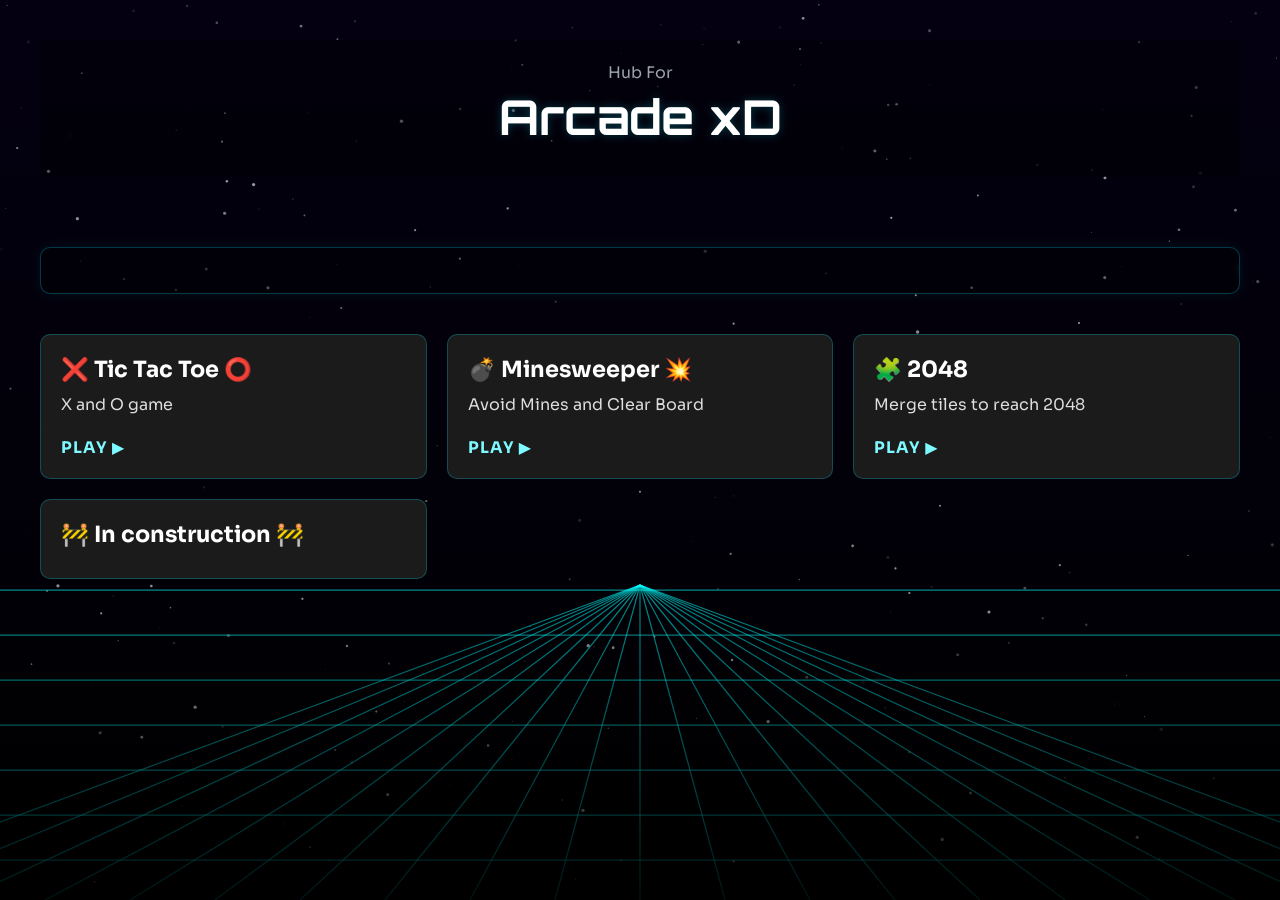
==== index.html @ 7219a10b "Added bg.js for 2048 and few optimisation" ====
<!DOCTYPE html>
<html lang="en">
<head>
    <meta charset="UTF-8">
    <meta name="viewport" content="width=device-width, initial-scale=1.0">
    <title>ArcadexD</title>
    
    <link rel="stylesheet" href="css/hub.css" />
        <link rel="preconnect" href="https://fonts.googleapis.com">
        <link rel="preconnect" href="https://fonts.gstatic.com" crossorigin>
        <link href="https://fonts.googleapis.com/css2?family=Orbitron:wght@700&family=Sora:wght@400;600&display=swap" rel="stylesheet">
</head>

<body>
<canvas id="bg"></canvas>
    
    <header>
        <p> Hub For</p>
        <h1> Arcade xD </h1>
    </header>

    <div class ="marquee">
        <div class="marquee-track">
        <span>
            👾 🎮 🕹️ 🎯 🎲 🎰 🎳 🧩 🎪 🎨 🎭 🎧 🎤 🎹 🎸 🥁 🎷 🎺 🎻 ⚡ 🔥 💥 ✨ 🌟 ⭐ 💫 🌈 💠 🔷 🔶 🔺 🔻🧠 🧪 ⚙️ 🔧 🛠️ 🖥️ 💻 📟 📱🚀🛸 🌌 🌠 🌙 ☄️🟥 🟦 🟪 🟩 🟨 ⬛ ⬜🌀 🌊 🌪️🧊 ❄️💡 🔌🎯 🎱
        </span>

        <span aria-hidden="true">
            👾 🎮 🕹️ 🎯 🎲 🎰 🎳 🧩 🎪 🎨 🎭 🎧 🎤 🎹 🎸 🥁 🎷 🎺 🎻 ⚡ 🔥 💥 ✨ 🌟 ⭐ 💫 🌈 💠 🔷 🔶 🔺 🔻🧠 🧪 ⚙️ 🔧 🛠️ 🖥️ 💻 📟 📱🚀🛸 🌌 🌠 🌙 ☄️🟥 🟦 🟪 🟩 🟨 ⬛ ⬜🌀 🌊 🌪️🧊 ❄️💡 🔌🎯 🎱
        </span>

        </div>

    </div>

    <main class="game-grid">

        <a href="games/tic-tac-toe/index.html" class = "game-card">
            <h2> ❌ Tic Tac Toe ⭕ </h2>
            <p> X and O game</p>
            <div class="play-tag">PLAY ▶</div>
        </a>

        <a href="games/minesweeper/index.html" class = "game-card">
            <h2> 💣 Minesweeper 💥 </h2>
            <p> Avoid Mines and Clear Board</p>
            <div class="play-tag">PLAY ▶</div>
        </a>

        <a href="games/2048/index.html" class = "game-card">
            <h2> 🧩 2048 </h2>
            <p>Merge tiles to reach 2048</p>
            <div class="play-tag">PLAY ▶</div>
        </a>

        <a href="games/" class = "game-card">
            <h2> 🚧 In construction 🚧 </h2>
        </a>
        

    </main>

<script src="js/hub-bg.js"></script>
</body>
</html>
---- css/hub.css ----
* {
    margin: 0;
    padding: 0;
    box-sizing:border-box;
}

#bg {
    position: fixed;
    top: 0;
    left: 0;
    width: 100%;
    height: 100%;
    z-index: -1;
}

body {
    background: transparent;
    font-family: Sora, system-ui, sans-serif;
    padding: 40px;
}

header {
    text-align: center;
    margin-bottom: 70px;
    background: rgba(0, 0, 0, 0.35);
    padding: 20px 40px;
}

header h1 {
    font-family: "Orbitron", sans-serif;
    font-size: 3rem;
    margin-bottom: 10px;
    color: #ffffff;
    text-shadow:
        0 0 8px rgba(0, 229, 255, 0.25);
}

header p {
    color: #9ca3af;
    max-width: 600px;
    margin: 0 auto;
    line-height: 1.6;
}

.game-grid {
    display: grid;
    grid-template-columns: repeat(3, 1fr);
    gap: 20px;
    margin-top: 20px;
}

.game-card:hover {
    transform: translateY(-4px);
    border-color: rgba(0, 229, 255, 0.6);
}

.game-card {
    display: block;
    padding: 20px;
    border-radius: 10px;
    background: rgba(30,30,30,0.9);
    backdrop-filter: blur(4px);
    border: 1px solid rgba(0, 229, 255, 0.25);
    color: white;
    text-decoration: none;
    transition: transform 0.2s ease, background 0.2s ease;
}

.game-card h2 {
    margin-bottom: 10px;
    font-size: 1.4rem;
    color: #ffffff;
}

.game-card p {
    color: rgba(255, 255, 255, 0.85);
    margin-bottom: 20px;
    line-height: 1.5;
}

.marquee {
    margin-top: 15px;
    margin-bottom: 40px;
    overflow: hidden;
    white-space: nowrap;
    background: rgba(0, 0, 0, 0.35);
    border: 1px solid rgba(0, 229, 255, 0.25);
    border-radius: 10px;
    padding: 10px 0;
    box-shadow: 0 0 12px rgba(0, 229, 255, 0.08);

}

.marquee-track span {
    display: inline-block;
    padding-left: 100%;
    animation: scrollText 34s linear infinite;
    font-size: 1.2rem;
    letter-spacing: 2px;
    color: #7df9ff;
    text-shadow: 0 0 6px rgba(0, 229, 255, 0.4);
}

.marquee-track span {
    display: inline-block;
    padding-left: 100%;
    animation: scrollText 34s linear infinite;
    font-size: 1.2rem;
    letter-spacing: 2px;
    color: #7df9ff;
    text-shadow: 0 0 6px rgba(0, 229, 255, 0.4)
}

@keyframes scrollText {
    from {
        transform: translateX(0);
    }
    to {
        transform: translateX(-50%);
    }
}

.play-tag {
    margin-top: 10px;
    color: #7df9ff;
    font-weight: bold;
    letter-spacing: 1px;
}
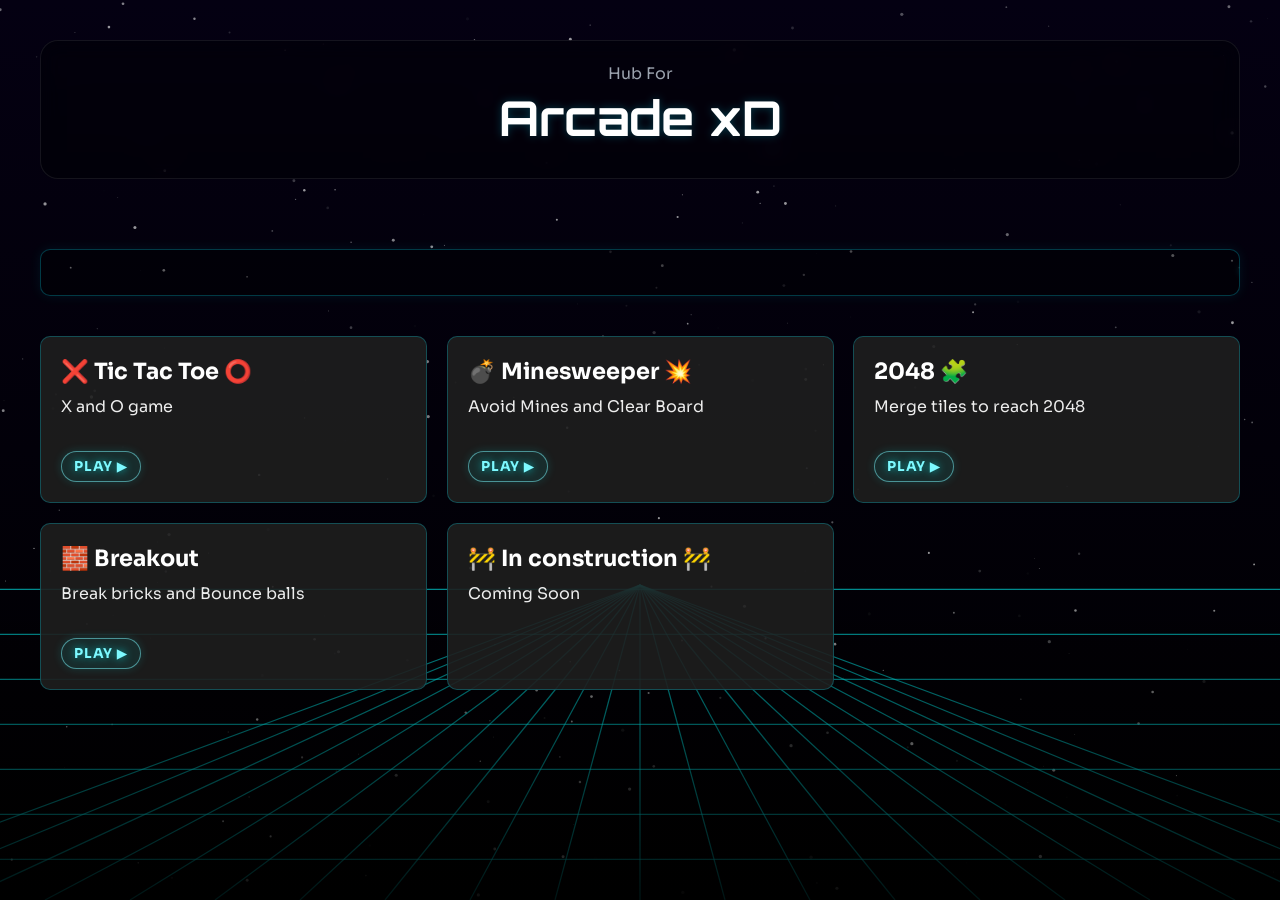
==== commit 2be75d09: "Added new game layout: Breakout and hub css change" ====
--- a/index.html
+++ b/index.html
@@ -35,26 +35,33 @@
 
     <main class="game-grid">
 
-        <a href="games/tic-tac-toe/index.html" class = "game-card">
+        <a href="games/tic-tac-toe/index.html" class = "game-card ttt">
             <h2> ❌ Tic Tac Toe ⭕ </h2>
             <p> X and O game</p>
             <div class="play-tag">PLAY ▶</div>
         </a>
 
-        <a href="games/minesweeper/index.html" class = "game-card">
+        <a href="games/minesweeper/index.html" class = "game-card mines ">
             <h2> 💣 Minesweeper 💥 </h2>
             <p> Avoid Mines and Clear Board</p>
             <div class="play-tag">PLAY ▶</div>
         </a>
 
-        <a href="games/2048/index.html" class = "game-card">
-            <h2> 🧩 2048 </h2>
+        <a href="games/2048/index.html" class = "game-card game2048">
+            <h2> 2048 🧩 </h2>
             <p>Merge tiles to reach 2048</p>
             <div class="play-tag">PLAY ▶</div>
         </a>
 
-        <a href="games/" class = "game-card">
+        <a href="games/breakout/index.html" class = "game-card breakout">
+            <h2> 🧱 Breakout </h2>
+            <p> Break bricks and Bounce balls </p>
+            <div class="play-tag">PLAY ▶</div>
+        </a>
+
+        <a href="games/" class = "game-card construction">
             <h2> 🚧 In construction 🚧 </h2>
+            <p> Coming Soon </p>
         </a>
         
 
--- a/css/hub.css
+++ b/css/hub.css
@@ -24,6 +24,9 @@
     margin-bottom: 70px;
     background: rgba(0, 0, 0, 0.35);
     padding: 20px 40px;
+    backdrop-filter: blur(10px);
+    border: 1px solid rgba(255,255,255,.08);
+    border-radius: 18px;
 }
 
 header h1 {
@@ -44,9 +47,17 @@
 
 .game-grid {
     display: grid;
-    grid-template-columns: repeat(3, 1fr);
+    grid-template-columns: repeat(auto-fit, minmax(220px, 1fr));
     gap: 20px;
     margin-top: 20px;
+    margin-left: auto;
+    margin-right: auto;
+}
+
+@media (min-width: 900px) {
+    .game-grid {
+        grid-template-columns: repeat(3, 1fr);
+    }
 }
 
 .game-card:hover {
@@ -59,11 +70,47 @@
     padding: 20px;
     border-radius: 10px;
     background: rgba(30,30,30,0.9);
-    backdrop-filter: blur(4px);
     border: 1px solid rgba(0, 229, 255, 0.25);
     color: white;
     text-decoration: none;
-    transition: transform 0.2s ease, background 0.2s ease;
+    transition:
+        transform .25s ease,
+        border-color .25s ease,
+        box-shadow .25s ease,
+        background .25s ease;
+    -webkit-tap-highlight-color: transparent;
+    position: relative;
+    overflow: hidden;
+    isolation: isolate;
+    will-change: transform;
+}
+
+.game-card::after {
+    content: "";
+    position: absolute;
+    inset: 0;
+    opacity: 0.12;
+    pointer-events: none;
+}
+
+.game-card::before {
+    content: "";
+    position: absolute;
+    inset: 0;
+    background:
+        linear-gradient(
+            120deg,
+            transparent 20%,
+            rgba(255,255,255,.06) 40%,
+            transparent 60%
+        );
+
+    transform: translateX(-100%);
+    transition: transform .8s ease;
+}
+
+.game-card:hover::before {
+    transform: translateX(100%);
 }
 
 .game-card h2 {
@@ -73,7 +120,7 @@
 }
 
 .game-card p {
-    color: rgba(255, 255, 255, 0.85);
+    color: rgba(255, 255, 255, .92);
     margin-bottom: 20px;
     line-height: 1.5;
 }
@@ -101,16 +148,6 @@
     text-shadow: 0 0 6px rgba(0, 229, 255, 0.4);
 }
 
-.marquee-track span {
-    display: inline-block;
-    padding-left: 100%;
-    animation: scrollText 34s linear infinite;
-    font-size: 1.2rem;
-    letter-spacing: 2px;
-    color: #7df9ff;
-    text-shadow: 0 0 6px rgba(0, 229, 255, 0.4)
-}
-
 @keyframes scrollText {
     from {
         transform: translateX(0);
@@ -121,8 +158,27 @@
 }
 
 .play-tag {
-    margin-top: 10px;
+    margin-top: 12px;
+    margin-left: auto;
+    display: inline-block;
+    padding: 6px 12px;
+    font-size: 0.85rem;
     color: #7df9ff;
     font-weight: bold;
-    letter-spacing: 1px;
-}+    letter-spacing: 0.75px;
+    background: rgba(0, 255, 255, 0.08);
+    border: 1px solid rgba(125, 249, 255, 0.5);
+    border-radius: 999px;
+    text-shadow: 0 0 8px rgba(0, 255, 255, 0.6);
+    box-shadow: 0 0 10px rgba(0, 255, 255, 0.15);
+    transition: all 0.2s ease;
+}
+
+.play-tag:hover {
+    background: rgba(0, 255, 255, 0.15);
+    box-shadow: 0 0 18px rgba(0, 255, 255, 0.4);
+    transform: translateY(-2px);
+}
+
+/* -------------------- */
+
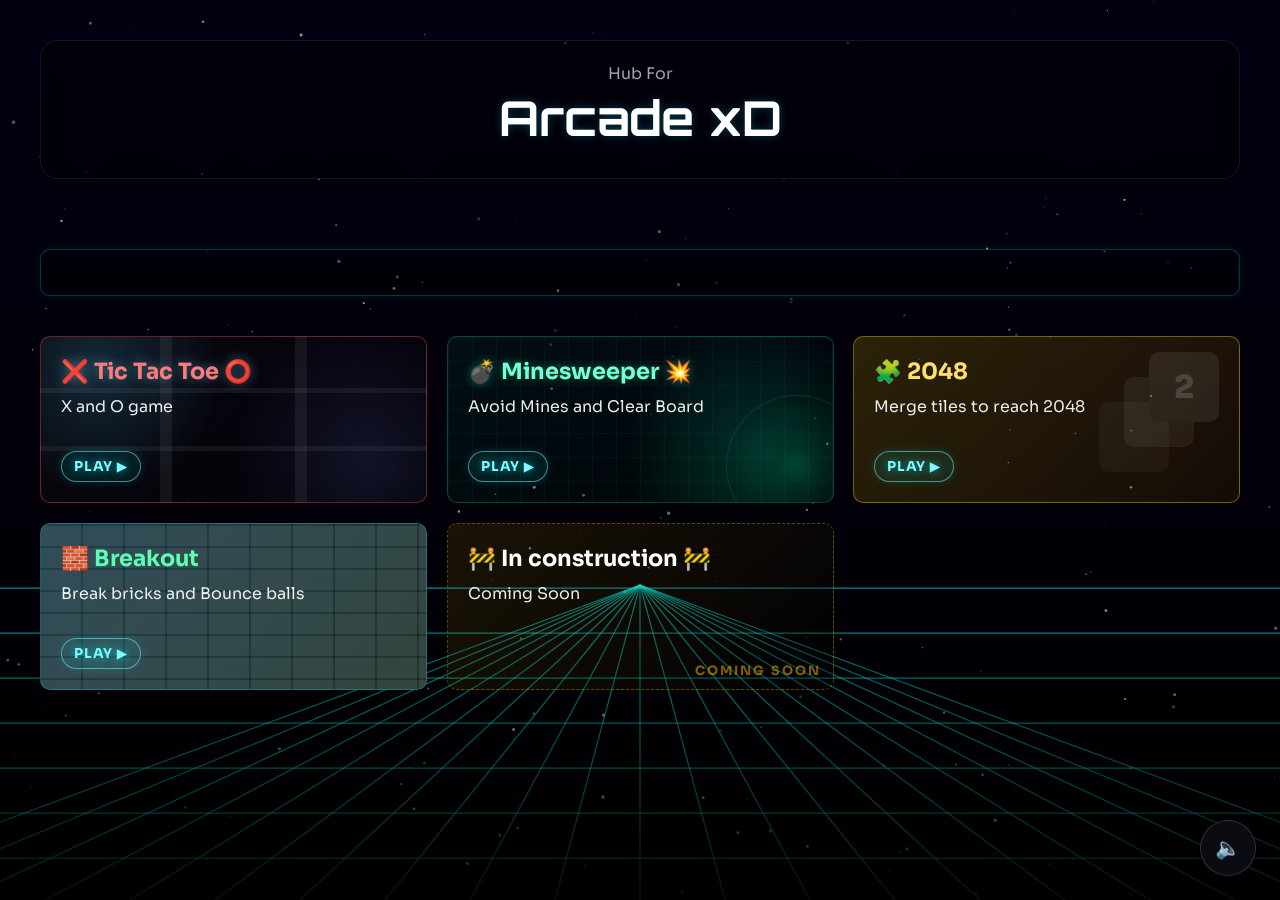
==== commit 83b13a8a: "Added background music" ====
--- a/index.html
+++ b/index.html
@@ -6,6 +6,7 @@
     <title>ArcadexD</title>
     
     <link rel="stylesheet" href="css/hub.css" />
+    <link rel="stylesheet" href="css/hub-utils.css" />
         <link rel="preconnect" href="https://fonts.googleapis.com">
         <link rel="preconnect" href="https://fonts.gstatic.com" crossorigin>
         <link href="https://fonts.googleapis.com/css2?family=Orbitron:wght@700&family=Sora:wght@400;600&display=swap" rel="stylesheet">
@@ -48,7 +49,7 @@
         </a>
 
         <a href="games/2048/index.html" class = "game-card game2048">
-            <h2> 2048 🧩 </h2>
+            <h2> 🧩 2048  </h2>
             <p>Merge tiles to reach 2048</p>
             <div class="play-tag">PLAY ▶</div>
         </a>
@@ -67,6 +68,17 @@
 
     </main>
 
+    
+    <div class="audio-container"></div>
+    <button id="music-btn">🔈</button>
+    <input type="range" id="volume-slider" min="0" max="1" step="0.01" value="0.35">
+    </div>
+    <audio id="bgm" loop>
+        <source src="assets/audio/retrowave-electronica.mp3" type="audio/mpeg">
+    </audio>
+    
+
+<script src="js/hub-utils.js"></script>
 <script src="js/hub-bg.js"></script>
 </body>
 </html>
--- a/css/hub.css
+++ b/css/hub.css
@@ -85,18 +85,11 @@
     will-change: transform;
 }
 
-.game-card::after {
+.game-card::before {
     content: "";
     position: absolute;
     inset: 0;
     opacity: 0.12;
-    pointer-events: none;
-}
-
-.game-card::before {
-    content: "";
-    position: absolute;
-    inset: 0;
     background:
         linear-gradient(
             120deg,
@@ -107,10 +100,6 @@
 
     transform: translateX(-100%);
     transition: transform .8s ease;
-}
-
-.game-card:hover::before {
-    transform: translateX(100%);
 }
 
 .game-card h2 {
@@ -180,5 +169,252 @@
     transform: translateY(-2px);
 }
 
-/* -------------------- */
-
+/* ---------Tic-Tac-Toe---------- */
+
+.ttt {
+    border-color: rgba(255, 70, 70, 0.4);   
+
+    background:
+
+        radial-gradient(
+            circle at 15% 20%,
+            rgba(80,220,255,.16),
+            transparent 35%
+        ),
+
+        radial-gradient(
+            circle at 85% 75%,
+            rgba(120,140,255,.12),
+            transparent 40%
+        ),
+
+        linear-gradient(
+            90deg,
+            transparent 31%,
+            rgba(255,255,255,.06) 31% 34%,
+            transparent 34% 66%,
+            rgba(255,255,255,.06) 66% 69%,
+            transparent 69%
+        ),
+
+        linear-gradient(
+            transparent 31%,
+            rgba(255,255,255,.06) 31% 34%,
+            transparent 34% 66%,
+            rgba(255,255,255,.06) 66% 69%,
+            transparent 69%
+        ),
+
+        linear-gradient(
+            135deg,
+            rgba(255,255,255,.03),
+            rgba(0,0,0,.25)
+        );
+
+    backdrop-filter: blur(8px);
+}
+
+.ttt:hover {
+    box-shadow:
+        0 0 25px rgba(255, 80, 80, 0.3);
+}
+.ttt h2 {
+    color: #ff7b7b;
+    text-shadow: 0 0 12px rgba(120,220,255,.45);
+}
+    
+
+/* ---------Minesweeper---------- */
+
+.mines {
+    border-color: rgba(0,255,180,0.25);
+
+    background:
+        linear-gradient(
+            rgba(0,255,180,.045) 1px,
+            transparent 1px
+        ),
+        linear-gradient(
+            90deg,
+            rgba(0,255,180,.045) 1px,
+            transparent 1px
+        ),
+
+        radial-gradient(
+            circle at 80% 70%,
+            rgba(0,255,180,.18),
+            transparent 40%
+        ),
+
+        linear-gradient(
+            135deg,
+            rgba(0,255,180,.06),
+            rgba(0,0,0,.35)
+        );
+
+    background-size:
+        24px 24px,
+        24px 24px,
+        auto,
+        auto;
+}
+
+.mines::after {
+    content: "";
+
+    position: absolute;
+
+    width: 140px;
+    height: 140px;
+
+    right: -35px;
+    bottom: -35px;
+
+    border-radius: 50%;
+
+    background:
+        radial-gradient(
+            circle,
+            rgba(0,255,180,.18) 0%,
+            rgba(0,255,180,.08) 20%,
+            transparent 70%
+        );
+
+    border: 1px solid rgba(0,255,180,.15);
+
+    opacity: .9;
+}
+
+.mines h2 {
+    color: #76ffd3;
+    text-shadow: 0 0 10px rgba(0,255,180,.4);
+}
+
+/* ---------game2048---------- */
+
+.game2048 {
+    position: relative;
+    overflow: hidden;
+    border-color: rgba(255, 215, 0, 0.4);
+    background:
+        linear-gradient(
+            135deg,
+            rgba(255, 215, 0, 0.16),
+            rgba(255, 140, 0, 0.08)
+        );
+}
+
+.game2048::after {
+    content: "2";
+    position: absolute;
+    width: 70px;
+    height: 70px;
+    top: 15px;
+    right: 20px;
+    display: flex;
+    align-items: center;
+    justify-content: center;
+    background: rgba(255,255,255,.08);
+    border-radius: 10px;
+    font-size: 2rem;
+    font-weight: 900;
+    z-index: 1;
+    color: rgba(255,255,255,.15);
+    box-shadow:
+        -25px 25px 0 rgba(255,255,255,.06),
+        -50px 50px 0 rgba(255,255,255,.04);
+}
+
+.game2048 h2 {
+    color: #ffe066;
+}
+
+.game2048:hover {
+    box-shadow:
+        0 0 25px rgba(255, 215, 0, 0.3);
+}
+
+/* ---------- BREAKOUT ---------- */
+
+.breakout {
+    background:
+        repeating-linear-gradient(
+            90deg,
+            rgba(255,255,255,.08) 0 40px,
+            transparent 40px 42px
+        ),
+
+        repeating-linear-gradient(
+            0deg,
+            rgba(255,255,255,.08) 0 20px,
+            transparent 20px 22px
+        ),
+
+        linear-gradient(
+            135deg,
+            rgba(0,180,255,.18),
+            rgba(0,255,170,.08)
+        ),
+
+        #111;
+
+    background-size:
+        84px 22px,
+        84px 22px,
+        auto;
+}
+
+.breakout::before {
+    content: "●";
+    position: absolute;
+
+    right: 25px;
+    bottom: 20px;
+
+    font-size: 2rem;
+
+    color: rgba(255,255,255,.15);
+
+    text-shadow:
+        -45px -25px 0 rgba(255,255,255,.08),
+        -90px -50px 0 rgba(255,255,255,.04);
+}
+
+.breakout h2 {
+    color: #5dffb3;
+}
+
+.breakout:hover {
+    box-shadow:
+        0 0 25px rgba(0,255,140,0.3);
+}
+
+/* ---------- COMING SOON ---------- */
+
+.construction {
+    pointer-events: none;
+    cursor: default;
+
+    border: 1px dashed rgba(255,190,0,.35);
+
+    background:
+        linear-gradient(
+            135deg,
+            rgba(255,190,0,.10),
+            rgba(0,0,0,.3)
+        );
+
+    position: relative;
+    overflow: hidden;
+}
+
+.construction::after {
+    content: "COMING SOON";
+    position: absolute;
+    right: 12px;
+    bottom: 10px;
+    font-size: .8rem;
+    letter-spacing: 2px;
+    font-weight: bold;
+    color: rgba(255,190,0,.5);
+}
--- a/css/hub-utils.css
+++ b/css/hub-utils.css
@@ -0,0 +1,68 @@
+/* ---------- Music Button ---------- */
+
+#music-btn {
+    position: fixed;
+    bottom: 24px;
+    right: 24px;
+    width: 56px;
+    height: 56px;
+
+    border: 1px solid rgba(255,255,255,0.15);
+    border-radius: 50%;
+    background: rgba(15,15,25,0.75);
+    backdrop-filter: blur(10px);
+    color: white;
+    font-size: 1.3rem;
+    cursor: pointer;
+    z-index: 1000;
+
+    transition:
+        transform 0.25s ease,
+        background 0.25s ease,
+        border-color 0.25s ease,
+        box-shadow 0.25s ease;
+}
+
+#music-btn:hover {
+    transform: scale(1.08);
+    background: rgba(0,255,255,0.12);
+    border-color: rgba(0,255,255,0.5);
+    box-shadow:
+        0 0 15px rgba(0,255,255,0.35),
+        0 0 40px rgba(0,255,255,0.15);
+}
+
+#music-btn:active {
+    transform: scale(0.95);
+}
+
+/* ---------- volume-slider ---------- */
+#volume-slider {
+    position: fixed;
+    bottom: 95px;
+    right: 24px;
+    width: 120px;
+    accent-color: cyan;
+    opacity: 0;
+    transform: translateY(10px);
+    pointer-events: none;
+    transition: 0.25s ease;
+    z-index: 1000;
+}
+
+#music-btn:hover ~ #volume-slider,
+#volume-slider:hover {
+    opacity: 1;
+    pointer-events: auto;
+    transform: translateY(0);
+}
+
+#music-btn.playing {
+    animation: pulse 2s infinite;
+}
+
+@keyframes pulse {
+    0% { box-shadow: 0 0 0 rgba(0,255,255,0); }
+    50% { box-shadow: 0 0 25px rgba(0,255,255,0.5); }
+    100% { box-shadow: 0 0 0 rgba(0,255,255,0); }
+}
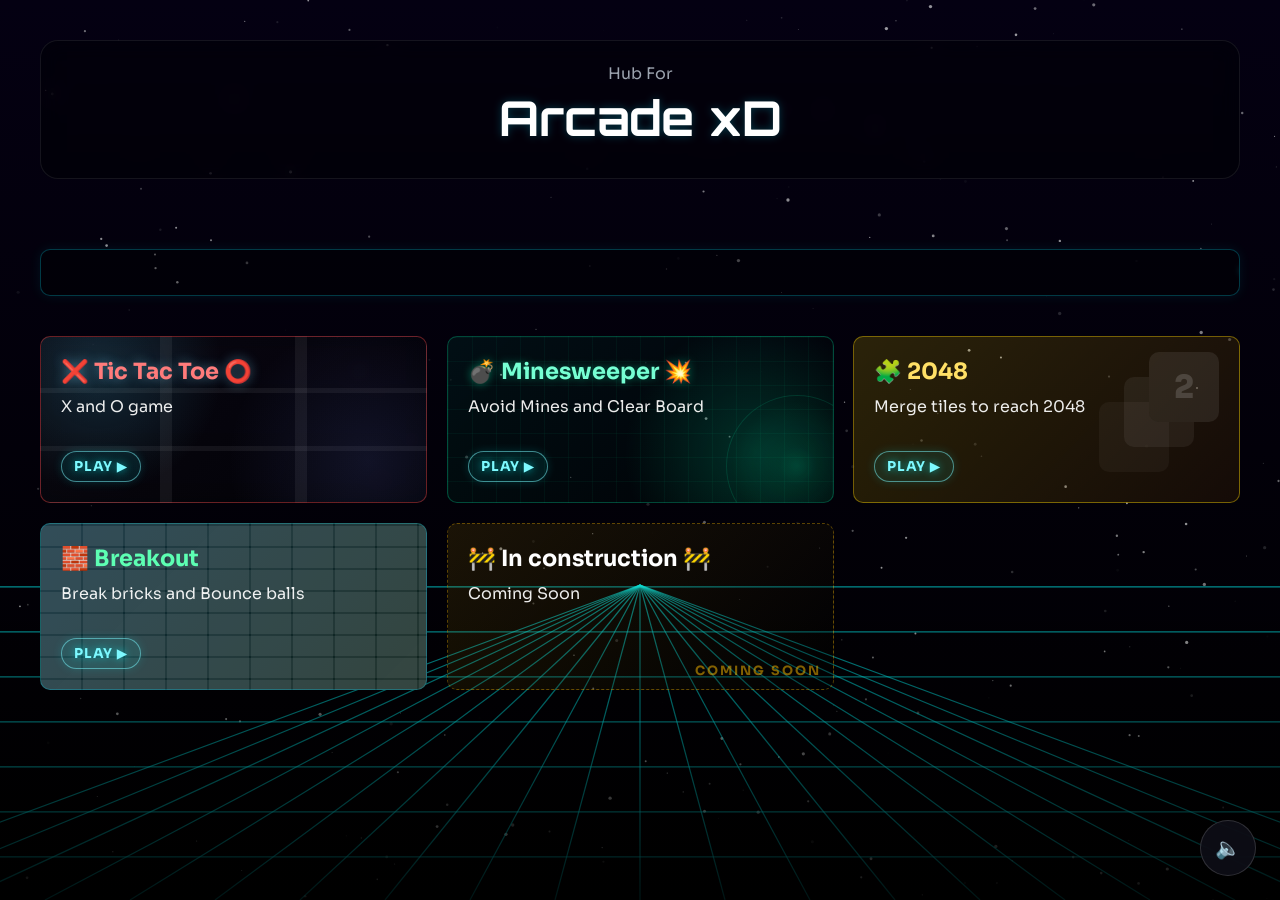
==== commit 44fbf78d: "Updated CSS for Music button and sliders" ====
--- a/index.html
+++ b/index.html
@@ -69,9 +69,9 @@
     </main>
 
     
-    <div class="audio-container"></div>
-    <button id="music-btn">🔈</button>
-    <input type="range" id="volume-slider" min="0" max="1" step="0.01" value="0.35">
+    <div class="audio-container">
+        <button id="music-btn">🔈</button>
+        <input type="range" id="volume-slider" min="0" max="1" step="0.01" value="0.35">
     </div>
     <audio id="bgm" loop>
         <source src="assets/audio/retrowave-electronica.mp3" type="audio/mpeg">
--- a/css/hub-utils.css
+++ b/css/hub-utils.css
@@ -1,20 +1,27 @@
+/* ---------- Audio Controls ---------- */
+
+.audio-container {
+    position: fixed;
+    bottom: 24px;
+    right: 24px;
+    z-index: 1000;
+}
+
 /* ---------- Music Button ---------- */
 
 #music-btn {
-    position: fixed;
-    bottom: 24px;
-    right: 24px;
     width: 56px;
     height: 56px;
 
     border: 1px solid rgba(255,255,255,0.15);
     border-radius: 50%;
-    background: rgba(15,15,25,0.75);
-    backdrop-filter: blur(10px);
+
+    background: rgba(15,15,25,0.8);
+    backdrop-filter: blur(12px);
+
     color: white;
     font-size: 1.3rem;
     cursor: pointer;
-    z-index: 1000;
 
     transition:
         transform 0.25s ease,
@@ -25,8 +32,10 @@
 
 #music-btn:hover {
     transform: scale(1.08);
+
     background: rgba(0,255,255,0.12);
     border-color: rgba(0,255,255,0.5);
+
     box-shadow:
         0 0 15px rgba(0,255,255,0.35),
         0 0 40px rgba(0,255,255,0.15);
@@ -36,33 +45,60 @@
     transform: scale(0.95);
 }
 
-/* ---------- volume-slider ---------- */
+/* ---------- Volume Panel ---------- */
+
 #volume-slider {
-    position: fixed;
-    bottom: 95px;
-    right: 24px;
-    width: 120px;
+    position: absolute;
+
+    bottom: 70px;
+    right: 8px;
+
+    width: 42px;
+    height: 140px;
+
+    padding: 10px;
+
+    background: rgba(15,15,25,0.92);
+    border: 1px solid rgba(255,255,255,0.12);
+    border-radius: 20px;
+    backdrop-filter: blur(12px);
+
     accent-color: cyan;
+    writing-mode: vertical-lr;
+    direction: rtl;
     opacity: 0;
+    pointer-events: none;
     transform: translateY(10px);
-    pointer-events: none;
-    transition: 0.25s ease;
-    z-index: 1000;
+
+    transition:
+        opacity 0.25s ease,
+        transform 0.25s ease;
 }
 
-#music-btn:hover ~ #volume-slider,
-#volume-slider:hover {
+.audio-container:hover #volume-slider {
     opacity: 1;
     pointer-events: auto;
     transform: translateY(0);
 }
+
+/* ---------- Playing Animation ---------- */
 
 #music-btn.playing {
     animation: pulse 2s infinite;
 }
 
 @keyframes pulse {
-    0% { box-shadow: 0 0 0 rgba(0,255,255,0); }
-    50% { box-shadow: 0 0 25px rgba(0,255,255,0.5); }
-    100% { box-shadow: 0 0 0 rgba(0,255,255,0); }
-}+    0% {
+        box-shadow: 0 0 0 rgba(0,255,255,0);
+    }
+
+    50% {
+        box-shadow:
+            0 0 20px rgba(0,255,255,0.45),
+            0 0 40px rgba(0,255,255,0.2);
+    }
+
+    100% {
+        box-shadow: 0 0 0 rgba(0,255,255,0);
+    }
+}
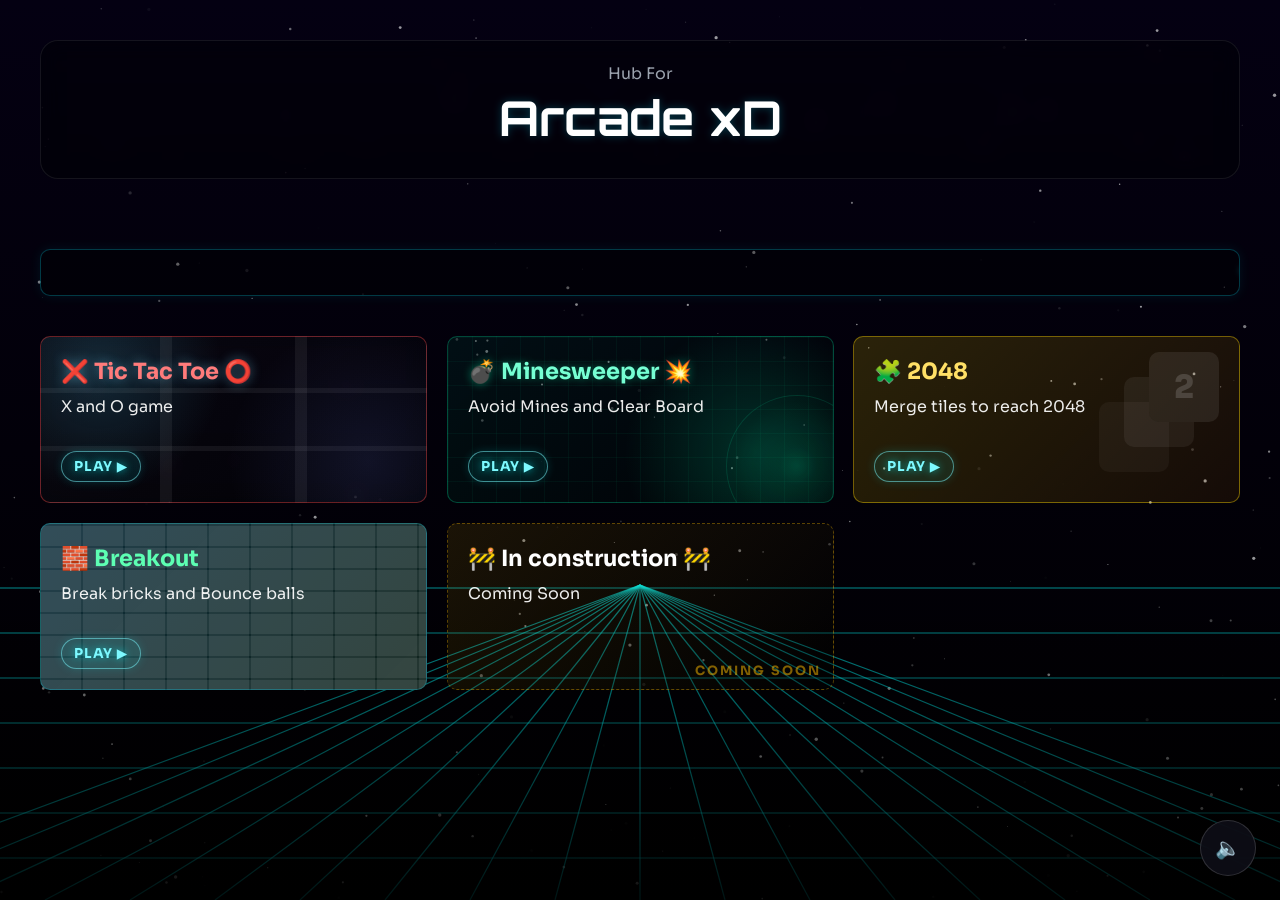
==== commit b6819481: "Fixed HTML consistency" ====
--- a/index.html
+++ b/index.html
@@ -13,7 +13,7 @@
 </head>
 
 <body>
-<canvas id="bg"></canvas>
+    <canvas id="bg"></canvas>
     
     <header>
         <p> Hub For</p>
@@ -22,6 +22,7 @@
 
     <div class ="marquee">
         <div class="marquee-track">
+            
         <span>
             👾 🎮 🕹️ 🎯 🎲 🎰 🎳 🧩 🎪 🎨 🎭 🎧 🎤 🎹 🎸 🥁 🎷 🎺 🎻 ⚡ 🔥 💥 ✨ 🌟 ⭐ 💫 🌈 💠 🔷 🔶 🔺 🔻🧠 🧪 ⚙️ 🔧 🛠️ 🖥️ 💻 📟 📱🚀🛸 🌌 🌠 🌙 ☄️🟥 🟦 🟪 🟩 🟨 ⬛ ⬜🌀 🌊 🌪️🧊 ❄️💡 🔌🎯 🎱
         </span>
@@ -31,11 +32,9 @@
         </span>
 
         </div>
-
     </div>
 
     <main class="game-grid">
-
         <a href="games/tic-tac-toe/index.html" class = "game-card ttt">
             <h2> ❌ Tic Tac Toe ⭕ </h2>
             <p> X and O game</p>
@@ -78,7 +77,7 @@
     </audio>
     
 
-<script src="js/hub-utils.js"></script>
-<script src="js/hub-bg.js"></script>
+    <script src="js/hub-utils.js"></script>
+    <script src="js/hub-bg.js"></script>
 </body>
 </html>
--- a/css/hub-utils.css
+++ b/css/hub-utils.css
@@ -1,5 +1,3 @@
-/* ---------- Audio Controls ---------- */
-
 .audio-container {
     position: fixed;
     bottom: 24px;
@@ -54,9 +52,9 @@
     right: 8px;
 
     width: 42px;
-    height: 140px;
+    height: 150px;
 
-    padding: 10px;
+    padding: 0px;
 
     background: rgba(15,15,25,0.92);
     border: 1px solid rgba(255,255,255,0.12);
@@ -75,13 +73,11 @@
         transform 0.25s ease;
 }
 
-.audio-container:hover #volume-slider {
+.audio-container.open #volume-slider {
     opacity: 1;
     pointer-events: auto;
     transform: translateY(0);
 }
-
-/* ---------- Playing Animation ---------- */
 
 #music-btn.playing {
     animation: pulse 2s infinite;
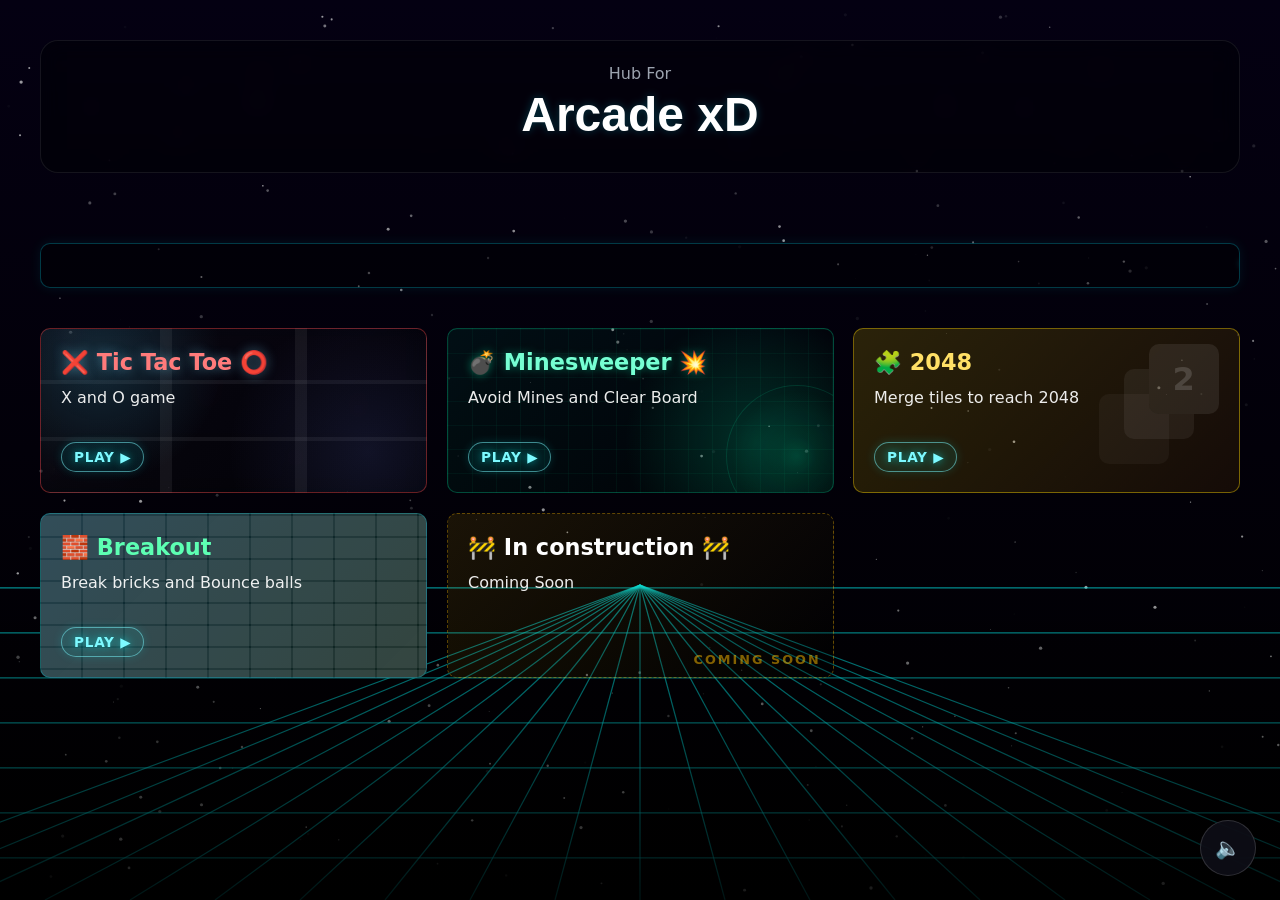
==== commit 783fb9e0: "Added background music on every page" ====
--- a/index.html
+++ b/index.html
@@ -77,7 +77,7 @@
     </audio>
     
 
-    <script src="js/hub-utils.js"></script>
+    <script src="js/bg-music.js"></script>
     <script src="js/hub-bg.js"></script>
 </body>
 </html>
--- a/css/hub.css
+++ b/css/hub.css
@@ -15,7 +15,7 @@
 
 body {
     background: transparent;
-    font-family: Sora, system-ui, sans-serif;
+    font-family: Inter, system-ui, sans-serif;
     padding: 40px;
 }
 
@@ -30,7 +30,7 @@
 }
 
 header h1 {
-    font-family: "Orbitron", sans-serif;
+    font-family: Inter, sans-serif;
     font-size: 3rem;
     margin-bottom: 10px;
     color: #ffffff;
--- a/css/hub-utils.css
+++ b/css/hub-utils.css
@@ -4,8 +4,6 @@
     right: 24px;
     z-index: 1000;
 }
-
-/* ---------- Music Button ---------- */
 
 #music-btn {
     width: 56px;
@@ -20,6 +18,14 @@
     color: white;
     font-size: 1.3rem;
     cursor: pointer;
+
+    padding: 0;
+    margin: 0;
+    display: flex;
+    align-items: center;
+    justify-content: center;
+    line-height: 1;
+
 
     transition:
         transform 0.25s ease,
@@ -43,8 +49,6 @@
     transform: scale(0.95);
 }
 
-/* ---------- Volume Panel ---------- */
-
 #volume-slider {
     position: absolute;
 
@@ -62,10 +66,13 @@
     backdrop-filter: blur(12px);
 
     accent-color: cyan;
+
     writing-mode: vertical-lr;
     direction: rtl;
+
     opacity: 0;
     pointer-events: none;
+
     transform: translateY(10px);
 
     transition:
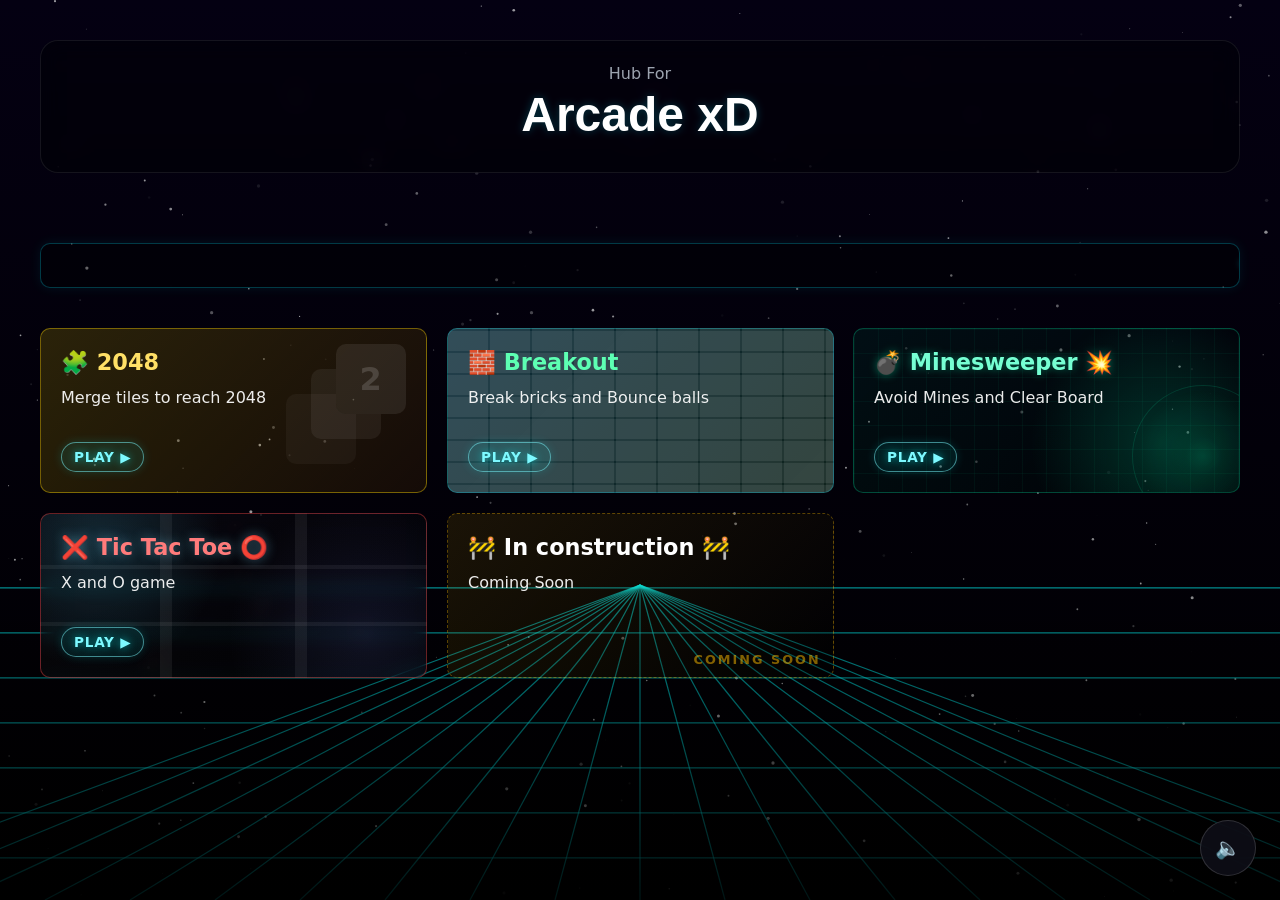
==== commit 78b1320f: "Updated README.md" ====
--- a/index.html
+++ b/index.html
@@ -35,17 +35,6 @@
     </div>
 
     <main class="game-grid">
-        <a href="games/tic-tac-toe/index.html" class = "game-card ttt">
-            <h2> ❌ Tic Tac Toe ⭕ </h2>
-            <p> X and O game</p>
-            <div class="play-tag">PLAY ▶</div>
-        </a>
-
-        <a href="games/minesweeper/index.html" class = "game-card mines ">
-            <h2> 💣 Minesweeper 💥 </h2>
-            <p> Avoid Mines and Clear Board</p>
-            <div class="play-tag">PLAY ▶</div>
-        </a>
 
         <a href="games/2048/index.html" class = "game-card game2048">
             <h2> 🧩 2048  </h2>
@@ -59,11 +48,22 @@
             <div class="play-tag">PLAY ▶</div>
         </a>
 
+        <a href="games/minesweeper/index.html" class = "game-card mines ">
+            <h2> 💣 Minesweeper 💥 </h2>
+            <p> Avoid Mines and Clear Board</p>
+            <div class="play-tag">PLAY ▶</div>
+        </a>
+
+        <a href="games/tic-tac-toe/index.html" class = "game-card ttt">
+            <h2> ❌ Tic Tac Toe ⭕ </h2>
+            <p> X and O game</p>
+            <div class="play-tag">PLAY ▶</div>
+        </a>
+
         <a href="games/" class = "game-card construction">
             <h2> 🚧 In construction 🚧 </h2>
             <p> Coming Soon </p>
         </a>
-        
 
     </main>
 
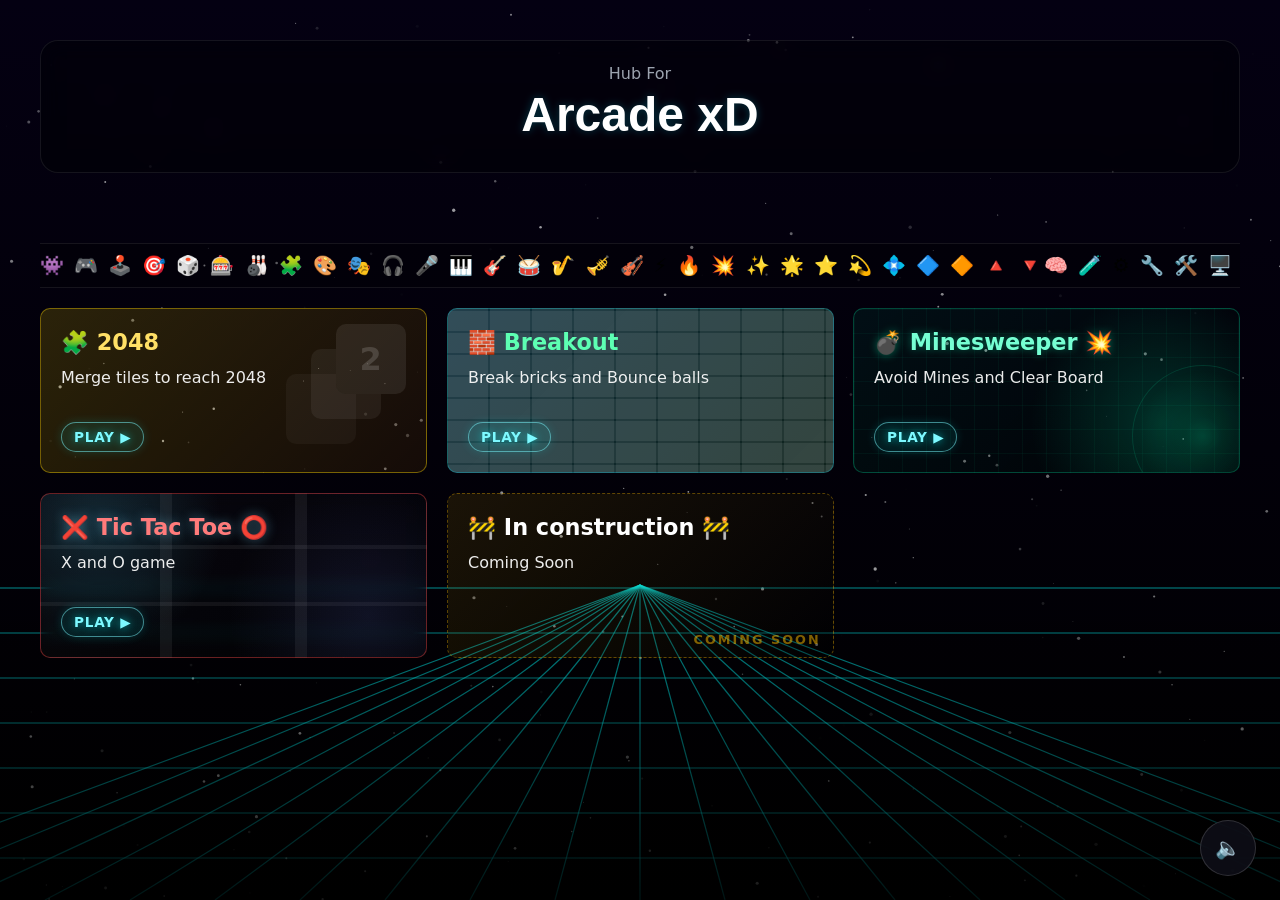
==== commit 48be10b0: "Fixed hub marquee animation and changes to README" ====
--- a/index.html
+++ b/index.html
@@ -7,6 +7,7 @@
     
     <link rel="stylesheet" href="css/hub.css" />
     <link rel="stylesheet" href="css/hub-utils.css" />
+    <link rel="stylesheet" href="css/game-card.css" />
         <link rel="preconnect" href="https://fonts.googleapis.com">
         <link rel="preconnect" href="https://fonts.gstatic.com" crossorigin>
         <link href="https://fonts.googleapis.com/css2?family=Orbitron:wght@700&family=Sora:wght@400;600&display=swap" rel="stylesheet">
@@ -24,11 +25,11 @@
         <div class="marquee-track">
             
         <span>
-            👾 🎮 🕹️ 🎯 🎲 🎰 🎳 🧩 🎪 🎨 🎭 🎧 🎤 🎹 🎸 🥁 🎷 🎺 🎻 ⚡ 🔥 💥 ✨ 🌟 ⭐ 💫 🌈 💠 🔷 🔶 🔺 🔻🧠 🧪 ⚙️ 🔧 🛠️ 🖥️ 💻 📟 📱🚀🛸 🌌 🌠 🌙 ☄️🟥 🟦 🟪 🟩 🟨 ⬛ ⬜🌀 🌊 🌪️🧊 ❄️💡 🔌🎯 🎱
+            👾 🎮 🕹️ 🎯 🎲 🎰 🎳 🧩 🎨 🎭 🎧 🎤 🎹 🎸 🥁 🎷 🎺 🎻 ⚡ 🔥 💥 ✨ 🌟 ⭐ 💫 💠 🔷 🔶 🔺 🔻🧠 🧪 ⚙️ 🔧 🛠️ 🖥️ 💻 📟 📱🚀🛸 🌌 🌠 🌙 ☄️🟥 🟦 🟪 🟩 🟨 ⬛ ⬜ 🌀 🌊 🌪️ 🧊 ❄️ 💡 🔌 🎯 🎱
         </span>
 
-        <span aria-hidden="true">
-            👾 🎮 🕹️ 🎯 🎲 🎰 🎳 🧩 🎪 🎨 🎭 🎧 🎤 🎹 🎸 🥁 🎷 🎺 🎻 ⚡ 🔥 💥 ✨ 🌟 ⭐ 💫 🌈 💠 🔷 🔶 🔺 🔻🧠 🧪 ⚙️ 🔧 🛠️ 🖥️ 💻 📟 📱🚀🛸 🌌 🌠 🌙 ☄️🟥 🟦 🟪 🟩 🟨 ⬛ ⬜🌀 🌊 🌪️🧊 ❄️💡 🔌🎯 🎱
+        <span>
+            👾 🎮 🕹️ 🎯 🎲 🎰 🎳 🧩 🎨 🎭 🎧 🎤 🎹 🎸 🥁 🎷 🎺 🎻 ⚡ 🔥 💥 ✨ 🌟 ⭐ 💫 💠 🔷 🔶 🔺 🔻🧠 🧪 ⚙️ 🔧 🛠️ 🖥️ 💻 📟 📱🚀🛸 🌌 🌠 🌙 ☄️🟥 🟦 🟪 🟩 🟨 ⬛ ⬜ 🌀 🌊 🌪️ 🧊 ❄️ 💡 🔌 🎯 🎱
         </span>
 
         </div>
--- a/css/hub.css
+++ b/css/hub.css
@@ -114,38 +114,6 @@
     line-height: 1.5;
 }
 
-.marquee {
-    margin-top: 15px;
-    margin-bottom: 40px;
-    overflow: hidden;
-    white-space: nowrap;
-    background: rgba(0, 0, 0, 0.35);
-    border: 1px solid rgba(0, 229, 255, 0.25);
-    border-radius: 10px;
-    padding: 10px 0;
-    box-shadow: 0 0 12px rgba(0, 229, 255, 0.08);
-
-}
-
-.marquee-track span {
-    display: inline-block;
-    padding-left: 100%;
-    animation: scrollText 34s linear infinite;
-    font-size: 1.2rem;
-    letter-spacing: 2px;
-    color: #7df9ff;
-    text-shadow: 0 0 6px rgba(0, 229, 255, 0.4);
-}
-
-@keyframes scrollText {
-    from {
-        transform: translateX(0);
-    }
-    to {
-        transform: translateX(-50%);
-    }
-}
-
 .play-tag {
     margin-top: 12px;
     margin-left: auto;
@@ -169,252 +137,34 @@
     transform: translateY(-2px);
 }
 
-/* ---------Tic-Tac-Toe---------- */
-
-.ttt {
-    border-color: rgba(255, 70, 70, 0.4);   
-
-    background:
-
-        radial-gradient(
-            circle at 15% 20%,
-            rgba(80,220,255,.16),
-            transparent 35%
-        ),
-
-        radial-gradient(
-            circle at 85% 75%,
-            rgba(120,140,255,.12),
-            transparent 40%
-        ),
-
-        linear-gradient(
-            90deg,
-            transparent 31%,
-            rgba(255,255,255,.06) 31% 34%,
-            transparent 34% 66%,
-            rgba(255,255,255,.06) 66% 69%,
-            transparent 69%
-        ),
-
-        linear-gradient(
-            transparent 31%,
-            rgba(255,255,255,.06) 31% 34%,
-            transparent 34% 66%,
-            rgba(255,255,255,.06) 66% 69%,
-            transparent 69%
-        ),
-
-        linear-gradient(
-            135deg,
-            rgba(255,255,255,.03),
-            rgba(0,0,0,.25)
-        );
-
-    backdrop-filter: blur(8px);
+.marquee {
+    overflow: hidden;
+    white-space: nowrap;
+    width: 100%;
+    background: rgba(0, 0, 0, 0.25);
+    border-top: 1px solid rgba(255,255,255,0.08);
+    border-bottom: 1px solid rgba(255,255,255,0.08);
+    padding: 10px 0;
 }
 
-.ttt:hover {
-    box-shadow:
-        0 0 25px rgba(255, 80, 80, 0.3);
-}
-.ttt h2 {
-    color: #ff7b7b;
-    text-shadow: 0 0 12px rgba(120,220,255,.45);
-}
-    
-
-/* ---------Minesweeper---------- */
-
-.mines {
-    border-color: rgba(0,255,180,0.25);
-
-    background:
-        linear-gradient(
-            rgba(0,255,180,.045) 1px,
-            transparent 1px
-        ),
-        linear-gradient(
-            90deg,
-            rgba(0,255,180,.045) 1px,
-            transparent 1px
-        ),
-
-        radial-gradient(
-            circle at 80% 70%,
-            rgba(0,255,180,.18),
-            transparent 40%
-        ),
-
-        linear-gradient(
-            135deg,
-            rgba(0,255,180,.06),
-            rgba(0,0,0,.35)
-        );
-
-    background-size:
-        24px 24px,
-        24px 24px,
-        auto,
-        auto;
+.marquee-track {
+    display: flex;
+    width: max-content;
+    animation: scroll-left 45s linear infinite;
 }
 
-.mines::after {
-    content: "";
-
-    position: absolute;
-
-    width: 140px;
-    height: 140px;
-
-    right: -35px;
-    bottom: -35px;
-
-    border-radius: 50%;
-
-    background:
-        radial-gradient(
-            circle,
-            rgba(0,255,180,.18) 0%,
-            rgba(0,255,180,.08) 20%,
-            transparent 70%
-        );
-
-    border: 1px solid rgba(0,255,180,.15);
-
-    opacity: .9;
+.marquee-track span {
+    display: inline-block;
+    font-size: 1.2rem;
+    letter-spacing: 2px;
 }
 
-.mines h2 {
-    color: #76ffd3;
-    text-shadow: 0 0 10px rgba(0,255,180,.4);
+@keyframes scroll-left {
+    0% {
+        transform: translateX(45%);
+    }
+    100% {
+        transform: translateX(-45%);
+    }
 }
 
-/* ---------game2048---------- */
-
-.game2048 {
-    position: relative;
-    overflow: hidden;
-    border-color: rgba(255, 215, 0, 0.4);
-    background:
-        linear-gradient(
-            135deg,
-            rgba(255, 215, 0, 0.16),
-            rgba(255, 140, 0, 0.08)
-        );
-}
-
-.game2048::after {
-    content: "2";
-    position: absolute;
-    width: 70px;
-    height: 70px;
-    top: 15px;
-    right: 20px;
-    display: flex;
-    align-items: center;
-    justify-content: center;
-    background: rgba(255,255,255,.08);
-    border-radius: 10px;
-    font-size: 2rem;
-    font-weight: 900;
-    z-index: 1;
-    color: rgba(255,255,255,.15);
-    box-shadow:
-        -25px 25px 0 rgba(255,255,255,.06),
-        -50px 50px 0 rgba(255,255,255,.04);
-}
-
-.game2048 h2 {
-    color: #ffe066;
-}
-
-.game2048:hover {
-    box-shadow:
-        0 0 25px rgba(255, 215, 0, 0.3);
-}
-
-/* ---------- BREAKOUT ---------- */
-
-.breakout {
-    background:
-        repeating-linear-gradient(
-            90deg,
-            rgba(255,255,255,.08) 0 40px,
-            transparent 40px 42px
-        ),
-
-        repeating-linear-gradient(
-            0deg,
-            rgba(255,255,255,.08) 0 20px,
-            transparent 20px 22px
-        ),
-
-        linear-gradient(
-            135deg,
-            rgba(0,180,255,.18),
-            rgba(0,255,170,.08)
-        ),
-
-        #111;
-
-    background-size:
-        84px 22px,
-        84px 22px,
-        auto;
-}
-
-.breakout::before {
-    content: "●";
-    position: absolute;
-
-    right: 25px;
-    bottom: 20px;
-
-    font-size: 2rem;
-
-    color: rgba(255,255,255,.15);
-
-    text-shadow:
-        -45px -25px 0 rgba(255,255,255,.08),
-        -90px -50px 0 rgba(255,255,255,.04);
-}
-
-.breakout h2 {
-    color: #5dffb3;
-}
-
-.breakout:hover {
-    box-shadow:
-        0 0 25px rgba(0,255,140,0.3);
-}
-
-/* ---------- COMING SOON ---------- */
-
-.construction {
-    pointer-events: none;
-    cursor: default;
-
-    border: 1px dashed rgba(255,190,0,.35);
-
-    background:
-        linear-gradient(
-            135deg,
-            rgba(255,190,0,.10),
-            rgba(0,0,0,.3)
-        );
-
-    position: relative;
-    overflow: hidden;
-}
-
-.construction::after {
-    content: "COMING SOON";
-    position: absolute;
-    right: 12px;
-    bottom: 10px;
-    font-size: .8rem;
-    letter-spacing: 2px;
-    font-weight: bold;
-    color: rgba(255,190,0,.5);
-}
--- a/css/game-card.css
+++ b/css/game-card.css
@@ -0,0 +1,249 @@
+/* ---------Tic-Tac-Toe---------- */
+
+.ttt {
+    border-color: rgba(255, 70, 70, 0.4);   
+
+    background:
+
+        radial-gradient(
+            circle at 15% 20%,
+            rgba(80,220,255,.16),
+            transparent 35%
+        ),
+
+        radial-gradient(
+            circle at 85% 75%,
+            rgba(120,140,255,.12),
+            transparent 40%
+        ),
+
+        linear-gradient(
+            90deg,
+            transparent 31%,
+            rgba(255,255,255,.06) 31% 34%,
+            transparent 34% 66%,
+            rgba(255,255,255,.06) 66% 69%,
+            transparent 69%
+        ),
+
+        linear-gradient(
+            transparent 31%,
+            rgba(255,255,255,.06) 31% 34%,
+            transparent 34% 66%,
+            rgba(255,255,255,.06) 66% 69%,
+            transparent 69%
+        ),
+
+        linear-gradient(
+            135deg,
+            rgba(255,255,255,.03),
+            rgba(0,0,0,.25)
+        );
+
+    backdrop-filter: blur(8px);
+}
+
+.ttt:hover {
+    box-shadow:
+        0 0 25px rgba(255, 80, 80, 0.3);
+}
+.ttt h2 {
+    color: #ff7b7b;
+    text-shadow: 0 0 12px rgba(120,220,255,.45);
+}
+    
+
+/* ---------Minesweeper---------- */
+
+.mines {
+    border-color: rgba(0,255,180,0.25);
+
+    background:
+        linear-gradient(
+            rgba(0,255,180,.045) 1px,
+            transparent 1px
+        ),
+        linear-gradient(
+            90deg,
+            rgba(0,255,180,.045) 1px,
+            transparent 1px
+        ),
+
+        radial-gradient(
+            circle at 80% 70%,
+            rgba(0,255,180,.18),
+            transparent 40%
+        ),
+
+        linear-gradient(
+            135deg,
+            rgba(0,255,180,.06),
+            rgba(0,0,0,.35)
+        );
+
+    background-size:
+        24px 24px,
+        24px 24px,
+        auto,
+        auto;
+}
+
+.mines::after {
+    content: "";
+
+    position: absolute;
+
+    width: 140px;
+    height: 140px;
+
+    right: -35px;
+    bottom: -35px;
+
+    border-radius: 50%;
+
+    background:
+        radial-gradient(
+            circle,
+            rgba(0,255,180,.18) 0%,
+            rgba(0,255,180,.08) 20%,
+            transparent 70%
+        );
+
+    border: 1px solid rgba(0,255,180,.15);
+
+    opacity: .9;
+}
+
+.mines h2 {
+    color: #76ffd3;
+    text-shadow: 0 0 10px rgba(0,255,180,.4);
+}
+
+/* ---------game2048---------- */
+
+.game2048 {
+    position: relative;
+    overflow: hidden;
+    border-color: rgba(255, 215, 0, 0.4);
+    background:
+        linear-gradient(
+            135deg,
+            rgba(255, 215, 0, 0.16),
+            rgba(255, 140, 0, 0.08)
+        );
+}
+
+.game2048::after {
+    content: "2";
+    position: absolute;
+    width: 70px;
+    height: 70px;
+    top: 15px;
+    right: 20px;
+    display: flex;
+    align-items: center;
+    justify-content: center;
+    background: rgba(255,255,255,.08);
+    border-radius: 10px;
+    font-size: 2rem;
+    font-weight: 900;
+    z-index: 1;
+    color: rgba(255,255,255,.15);
+    box-shadow:
+        -25px 25px 0 rgba(255,255,255,.06),
+        -50px 50px 0 rgba(255,255,255,.04);
+}
+
+.game2048 h2 {
+    color: #ffe066;
+}
+
+.game2048:hover {
+    box-shadow:
+        0 0 25px rgba(255, 215, 0, 0.3);
+}
+
+/* ---------- BREAKOUT ---------- */
+
+.breakout {
+    background:
+        repeating-linear-gradient(
+            90deg,
+            rgba(255,255,255,.08) 0 40px,
+            transparent 40px 42px
+        ),
+
+        repeating-linear-gradient(
+            0deg,
+            rgba(255,255,255,.08) 0 20px,
+            transparent 20px 22px
+        ),
+
+        linear-gradient(
+            135deg,
+            rgba(0,180,255,.18),
+            rgba(0,255,170,.08)
+        ),
+
+        #111;
+
+    background-size:
+        84px 22px,
+        84px 22px,
+        auto;
+}
+
+.breakout::before {
+    content: "●";
+    position: absolute;
+
+    right: 25px;
+    bottom: 20px;
+
+    font-size: 2rem;
+
+    color: rgba(255,255,255,.15);
+
+    text-shadow:
+        -45px -25px 0 rgba(255,255,255,.08),
+        -90px -50px 0 rgba(255,255,255,.04);
+}
+
+.breakout h2 {
+    color: #5dffb3;
+}
+
+.breakout:hover {
+    box-shadow:
+        0 0 25px rgba(0,255,140,0.3);
+}
+
+/* ---------- COMING SOON ---------- */
+
+.construction {
+    pointer-events: none;
+    cursor: default;
+
+    border: 1px dashed rgba(255,190,0,.35);
+
+    background:
+        linear-gradient(
+            135deg,
+            rgba(255,190,0,.10),
+            rgba(0,0,0,.3)
+        );
+
+    position: relative;
+    overflow: hidden;
+}
+
+.construction::after {
+    content: "COMING SOON";
+    position: absolute;
+    right: 12px;
+    bottom: 10px;
+    font-size: .8rem;
+    letter-spacing: 2px;
+    font-weight: bold;
+    color: rgba(255,190,0,.5);
+}
